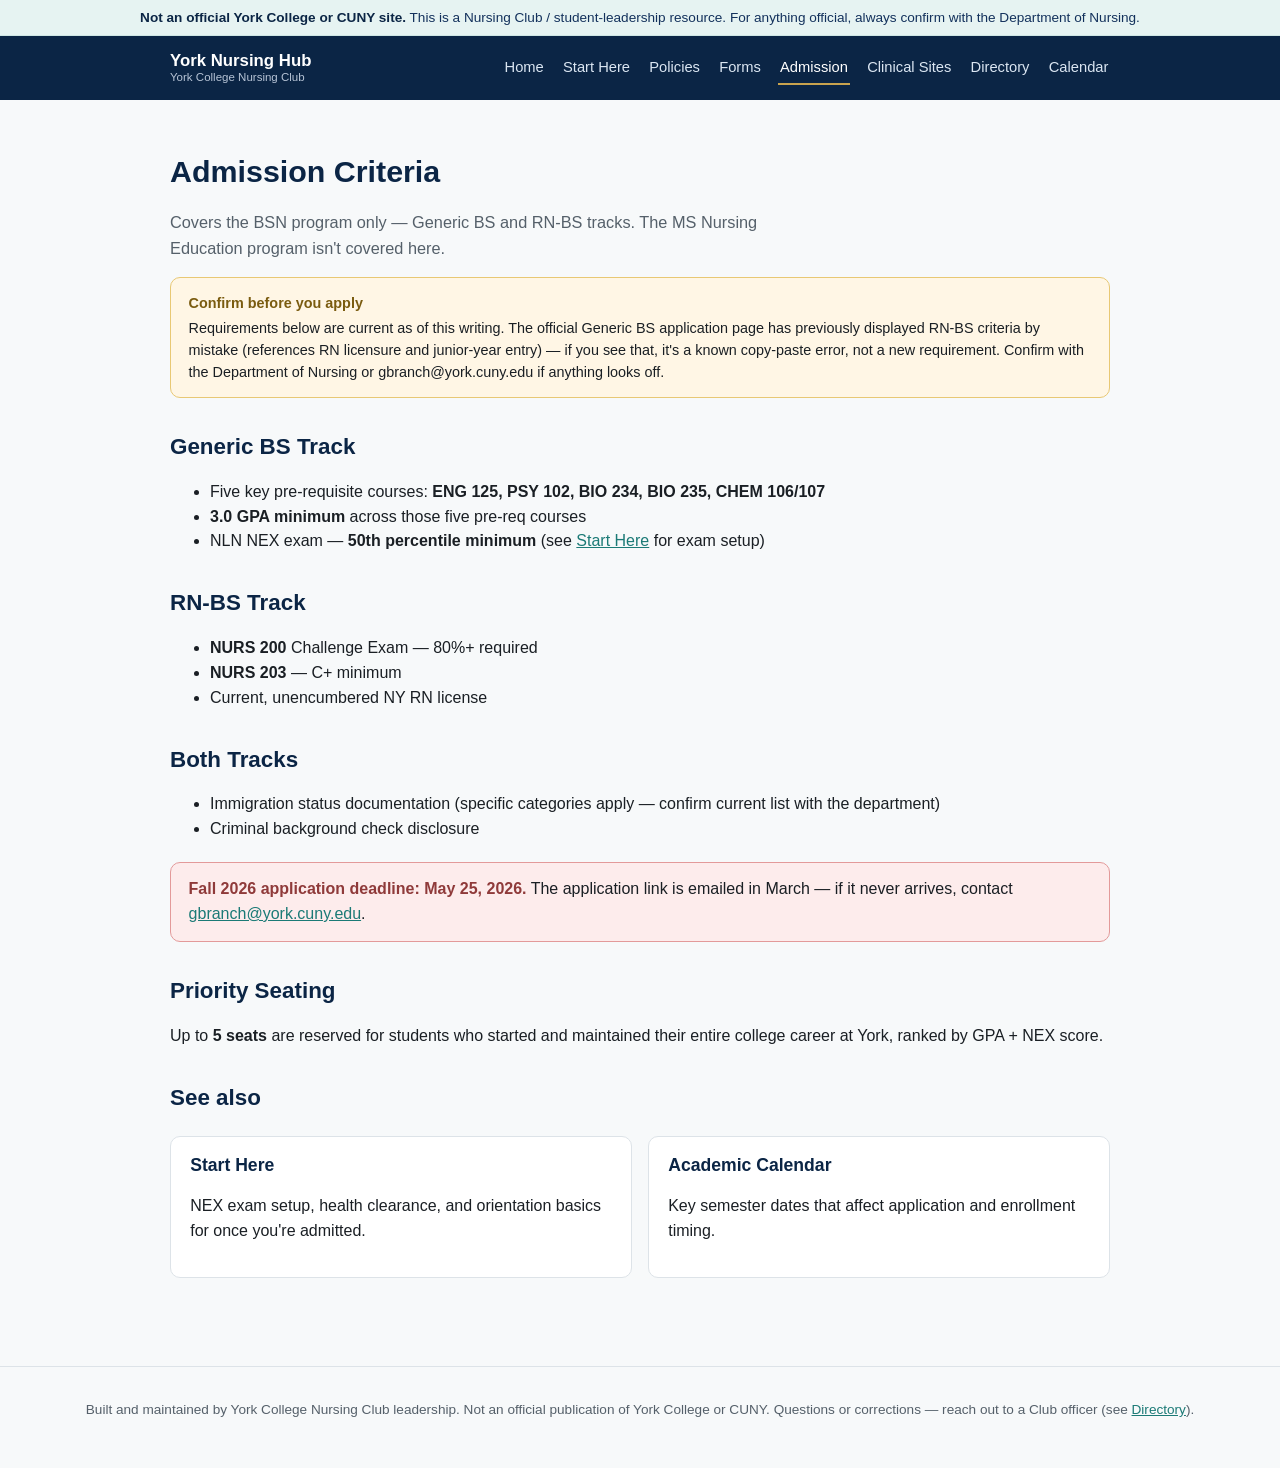
==== admission.html @ aa7a132b "Initial site scaffold: homepage, Start Here, Policy Hub shell, Forms Library, Admission, Clinical Si" ====
<!DOCTYPE html>
<html lang="en">
<head>
<meta charset="UTF-8">
<meta name="viewport" content="width=device-width, initial-scale=1.0">
<title>Admission Criteria — York Nursing Hub</title>
<link rel="stylesheet" href="css/style.css">
</head>
<body>

<div class="site-disclaimer">
  <strong>Not an official York College or CUNY site.</strong> This is a Nursing Club / student-leadership resource. For anything official, always confirm with the Department of Nursing.
</div>

<header class="site-header">
  <div class="site-header-inner">
    <a class="brand" href="index.html">
      York Nursing Hub
      <small>York College Nursing Club</small>
    </a>
    <nav class="main-nav">
      <a href="index.html">Home</a>
      <a href="start-here.html">Start Here</a>
      <a href="policies.html">Policies</a>
      <a href="forms.html">Forms</a>
      <a href="admission.html" class="active">Admission</a>
      <a href="clinical-sites.html">Clinical Sites</a>
      <a href="directory.html">Directory</a>
      <a href="calendar.html">Calendar</a>
    </nav>
  </div>
</header>

<main>
  <h1>Admission Criteria</h1>
  <p class="page-intro">
    Covers the BSN program only — Generic BS and RN-BS tracks. The MS Nursing Education program
    isn't covered here.
  </p>

  <div class="official-note">
    <strong>Confirm before you apply</strong>
    Requirements below are current as of this writing. The official Generic BS application page
    has previously displayed RN-BS criteria by mistake (references RN licensure and junior-year
    entry) — if you see that, it's a known copy-paste error, not a new requirement. Confirm with
    the Department of Nursing or gbranch@york.cuny.edu if anything looks off.
  </div>

  <h2>Generic BS Track</h2>
  <ul>
    <li>Five key pre-requisite courses: <strong>ENG 125, PSY 102, BIO 234, BIO 235, CHEM 106/107</strong></li>
    <li><strong>3.0 GPA minimum</strong> across those five pre-req courses</li>
    <li>NLN NEX exam — <strong>50th percentile minimum</strong> (see <a href="start-here.html">Start Here</a> for exam setup)</li>
  </ul>

  <h2>RN-BS Track</h2>
  <ul>
    <li><strong>NURS 200</strong> Challenge Exam — 80%+ required</li>
    <li><strong>NURS 203</strong> — C+ minimum</li>
    <li>Current, unencumbered NY RN license</li>
  </ul>

  <h2>Both Tracks</h2>
  <ul>
    <li>Immigration status documentation (specific categories apply — confirm current list with the department)</li>
    <li>Criminal background check disclosure</li>
  </ul>

  <div class="callout">
    <strong>Fall 2026 application deadline: May 25, 2026.</strong> The application link is
    emailed in March — if it never arrives, contact
    <a href="mailto:gbranch@york.cuny.edu">gbranch@york.cuny.edu</a>.
  </div>

  <h2>Priority Seating</h2>
  <p>
    Up to <strong>5 seats</strong> are reserved for students who started and maintained their
    entire college career at York, ranked by GPA + NEX score.
  </p>

  <h2>See also</h2>
  <div class="card-grid">
    <div class="card">
      <a class="card-link" href="start-here.html">
        <h3>Start Here</h3>
        <p>NEX exam setup, health clearance, and orientation basics for once you're admitted.</p>
      </a>
    </div>
    <div class="card">
      <a class="card-link" href="calendar.html">
        <h3>Academic Calendar</h3>
        <p>Key semester dates that affect application and enrollment timing.</p>
      </a>
    </div>
  </div>
</main>

<footer>
  Built and maintained by York College Nursing Club leadership. Not an official publication of
  York College or CUNY. Questions or corrections — reach out to a Club officer (see
  <a href="directory.html">Directory</a>).
</footer>

</body>
</html>
---- css/style.css ----
/* York College Nursing Club — shared stylesheet */

:root {
  --navy: #0b2545;
  --blue: #13315c;
  --teal: #1b7a76;
  --teal-light: #e6f3f2;
  --gold: #c9a34e;
  --ink: #1a1f24;
  --muted: #55606a;
  --line: #dde3e8;
  --bg: #f7f9fa;
  --card: #ffffff;
  --warn-bg: #fff6e5;
  --warn-line: #e8c874;
  --danger-bg: #fdecec;
  --danger-line: #e39a9a;
  --radius: 10px;
  --max-width: 980px;
}

* { box-sizing: border-box; }

body {
  margin: 0;
  font-family: "Segoe UI", -apple-system, BlinkMacSystemFont, Roboto, Helvetica, Arial, sans-serif;
  color: var(--ink);
  background: var(--bg);
  line-height: 1.55;
}

a { color: var(--teal); }
a:hover { color: var(--navy); }

h1, h2, h3, h4 { color: var(--navy); line-height: 1.25; }
h1 { font-size: 1.9rem; }
h2 { font-size: 1.4rem; margin-top: 2.2rem; }
h3 { font-size: 1.1rem; }

/* ---------- Header / Nav ---------- */

.site-header {
  background: var(--navy);
  color: #fff;
}

.site-header-inner {
  max-width: var(--max-width);
  margin: 0 auto;
  padding: 0.9rem 1.25rem;
  display: flex;
  align-items: center;
  justify-content: space-between;
  gap: 1rem;
  flex-wrap: wrap;
}

.brand {
  color: #fff;
  text-decoration: none;
  font-weight: 700;
  font-size: 1.05rem;
  display: flex;
  flex-direction: column;
  line-height: 1.2;
}

.brand small {
  font-weight: 400;
  color: #b7c4d6;
  font-size: 0.72rem;
}

nav.main-nav {
  display: flex;
  flex-wrap: wrap;
  gap: 0.25rem 1rem;
}

nav.main-nav a {
  color: #dbe6f2;
  text-decoration: none;
  font-size: 0.92rem;
  padding: 0.3rem 0.1rem;
  border-bottom: 2px solid transparent;
}

nav.main-nav a:hover,
nav.main-nav a.active {
  color: #fff;
  border-bottom-color: var(--gold);
}

/* ---------- Layout ---------- */

main {
  max-width: var(--max-width);
  margin: 0 auto;
  padding: 2rem 1.25rem 4rem;
}

.page-intro {
  color: var(--muted);
  font-size: 1.02rem;
  max-width: 68ch;
}

/* ---------- Not-official banner ---------- */

.site-disclaimer {
  background: var(--teal-light);
  border-bottom: 1px solid #cfe6e4;
  color: var(--blue);
  font-size: 0.85rem;
  text-align: center;
  padding: 0.45rem 1rem;
}

.site-disclaimer strong { color: var(--navy); }

/* ---------- Inline disclaimer callout (per-page, near official-feeling content) ---------- */

.official-note {
  background: var(--warn-bg);
  border: 1px solid var(--warn-line);
  border-radius: var(--radius);
  padding: 0.85rem 1.1rem;
  font-size: 0.9rem;
  margin: 1rem 0 1.5rem;
}

.official-note strong { display: block; margin-bottom: 0.15rem; color: #7a5b0f; }

.callout {
  background: var(--danger-bg);
  border: 1px solid var(--danger-line);
  border-radius: var(--radius);
  padding: 0.9rem 1.1rem;
  margin: 1.25rem 0;
}

.callout strong { color: #8f3a3a; }

/* ---------- Cards / grids ---------- */

.card-grid {
  display: grid;
  grid-template-columns: repeat(auto-fit, minmax(230px, 1fr));
  gap: 1rem;
  margin: 1.5rem 0;
}

.card {
  background: var(--card);
  border: 1px solid var(--line);
  border-radius: var(--radius);
  padding: 1.1rem 1.2rem;
}

.card h3 { margin-top: 0; }

.card a.card-link {
  text-decoration: none;
  color: inherit;
  display: block;
}

.card a.card-link:hover {
  border-color: var(--teal);
}

.tag {
  display: inline-block;
  font-size: 0.72rem;
  font-weight: 600;
  text-transform: uppercase;
  letter-spacing: 0.03em;
  color: var(--teal);
  background: var(--teal-light);
  padding: 0.15rem 0.5rem;
  border-radius: 999px;
  margin-bottom: 0.5rem;
}

/* ---------- Tables ---------- */

table {
  width: 100%;
  border-collapse: collapse;
  margin: 1rem 0 1.75rem;
  font-size: 0.94rem;
  background: var(--card);
}

th, td {
  text-align: left;
  padding: 0.6rem 0.75rem;
  border-bottom: 1px solid var(--line);
  vertical-align: top;
}

thead th {
  background: var(--blue);
  color: #fff;
  font-weight: 600;
}

tbody tr:hover { background: #fbfcfd; }

.status-have { color: #1a7a3a; font-weight: 600; }
.status-need { color: #a15b00; font-weight: 600; }

/* ---------- Accordion (Policy Hub) ---------- */

.accordion-item {
  border: 1px solid var(--line);
  border-radius: var(--radius);
  margin-bottom: 0.6rem;
  background: var(--card);
  overflow: hidden;
}

.accordion-item summary {
  cursor: pointer;
  padding: 0.9rem 1.1rem;
  font-weight: 600;
  color: var(--navy);
  list-style: none;
  display: flex;
  justify-content: space-between;
  align-items: center;
}

.accordion-item summary::-webkit-details-marker { display: none; }

.accordion-item summary::after {
  content: "+";
  font-weight: 400;
  color: var(--muted);
  font-size: 1.2rem;
}

.accordion-item[open] summary::after { content: "\2212"; }

.accordion-item[open] summary {
  border-bottom: 1px solid var(--line);
}

.accordion-body {
  padding: 0.2rem 1.1rem 1.1rem;
  font-size: 0.95rem;
}

.accordion-body ul { padding-left: 1.2rem; }

.pending-note {
  font-size: 0.85rem;
  color: var(--muted);
  font-style: italic;
}

/* ---------- Checklist ---------- */

.checklist { list-style: none; padding-left: 0; }
.checklist li {
  padding: 0.5rem 0 0.5rem 1.7rem;
  position: relative;
  border-bottom: 1px dashed var(--line);
}
.checklist li::before {
  content: "\2713";
  position: absolute;
  left: 0;
  color: var(--teal);
  font-weight: 700;
}

/* ---------- Key/value contact list ---------- */

dl.contact-list { display: grid; grid-template-columns: max-content 1fr; gap: 0.3rem 1rem; }
dl.contact-list dt { font-weight: 600; color: var(--navy); }
dl.contact-list dd { margin: 0; }

/* ---------- Footer ---------- */

footer {
  border-top: 1px solid var(--line);
  color: var(--muted);
  font-size: 0.85rem;
  text-align: center;
  padding: 2rem 1.25rem 3rem;
}

/* ---------- Utility ---------- */

.btn {
  display: inline-block;
  background: var(--teal);
  color: #fff;
  text-decoration: none;
  padding: 0.55rem 1rem;
  border-radius: 6px;
  font-size: 0.9rem;
  font-weight: 600;
}
.btn:hover { background: var(--navy); color: #fff; }

.two-col {
  display: grid;
  grid-template-columns: repeat(auto-fit, minmax(280px, 1fr));
  gap: 2rem;
}

@media (max-width: 600px) {
  h1 { font-size: 1.5rem; }
  .site-header-inner { flex-direction: column; align-items: flex-start; }
}
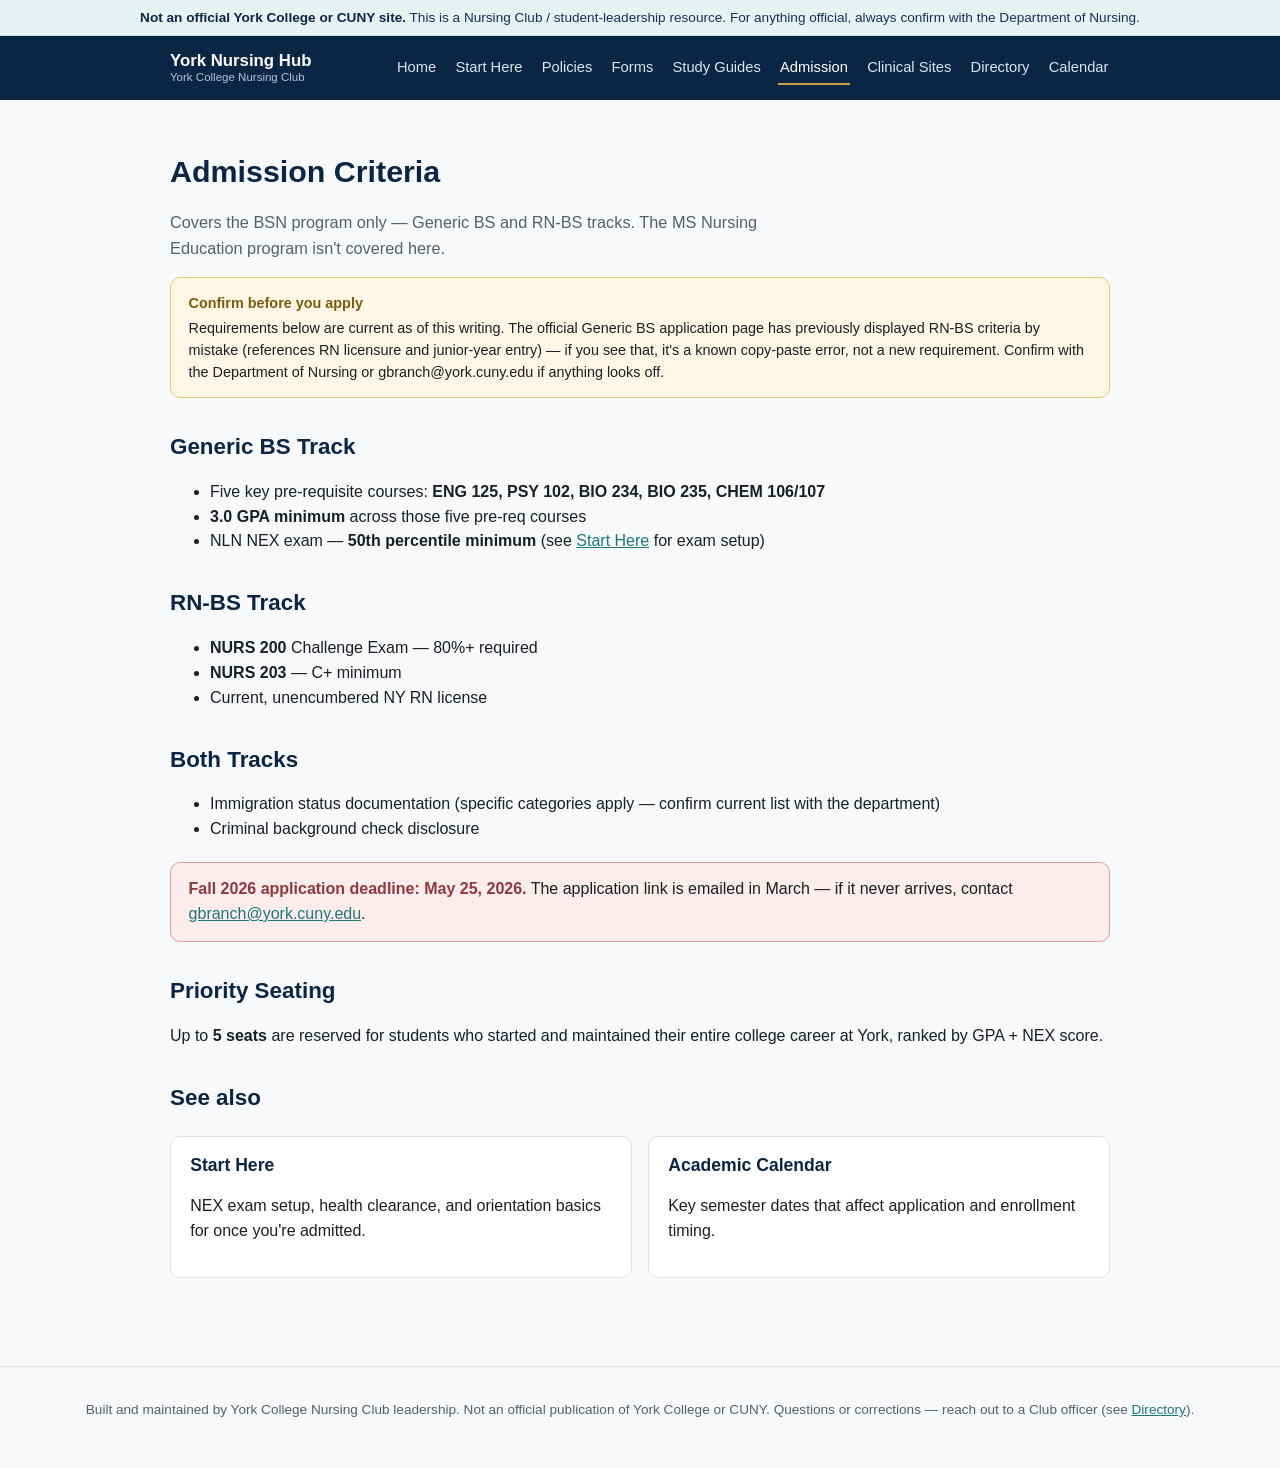
==== commit a960a6f0: "Add Study Guides page organized by clinical semester (1-5) Semester groupings derived from the Gener" ====
--- a/admission.html
+++ b/admission.html
@@ -23,6 +23,7 @@
       <a href="start-here.html">Start Here</a>
       <a href="policies.html">Policies</a>
       <a href="forms.html">Forms</a>
+      <a href="study-guides.html">Study Guides</a>
       <a href="admission.html" class="active">Admission</a>
       <a href="clinical-sites.html">Clinical Sites</a>
       <a href="directory.html">Directory</a>
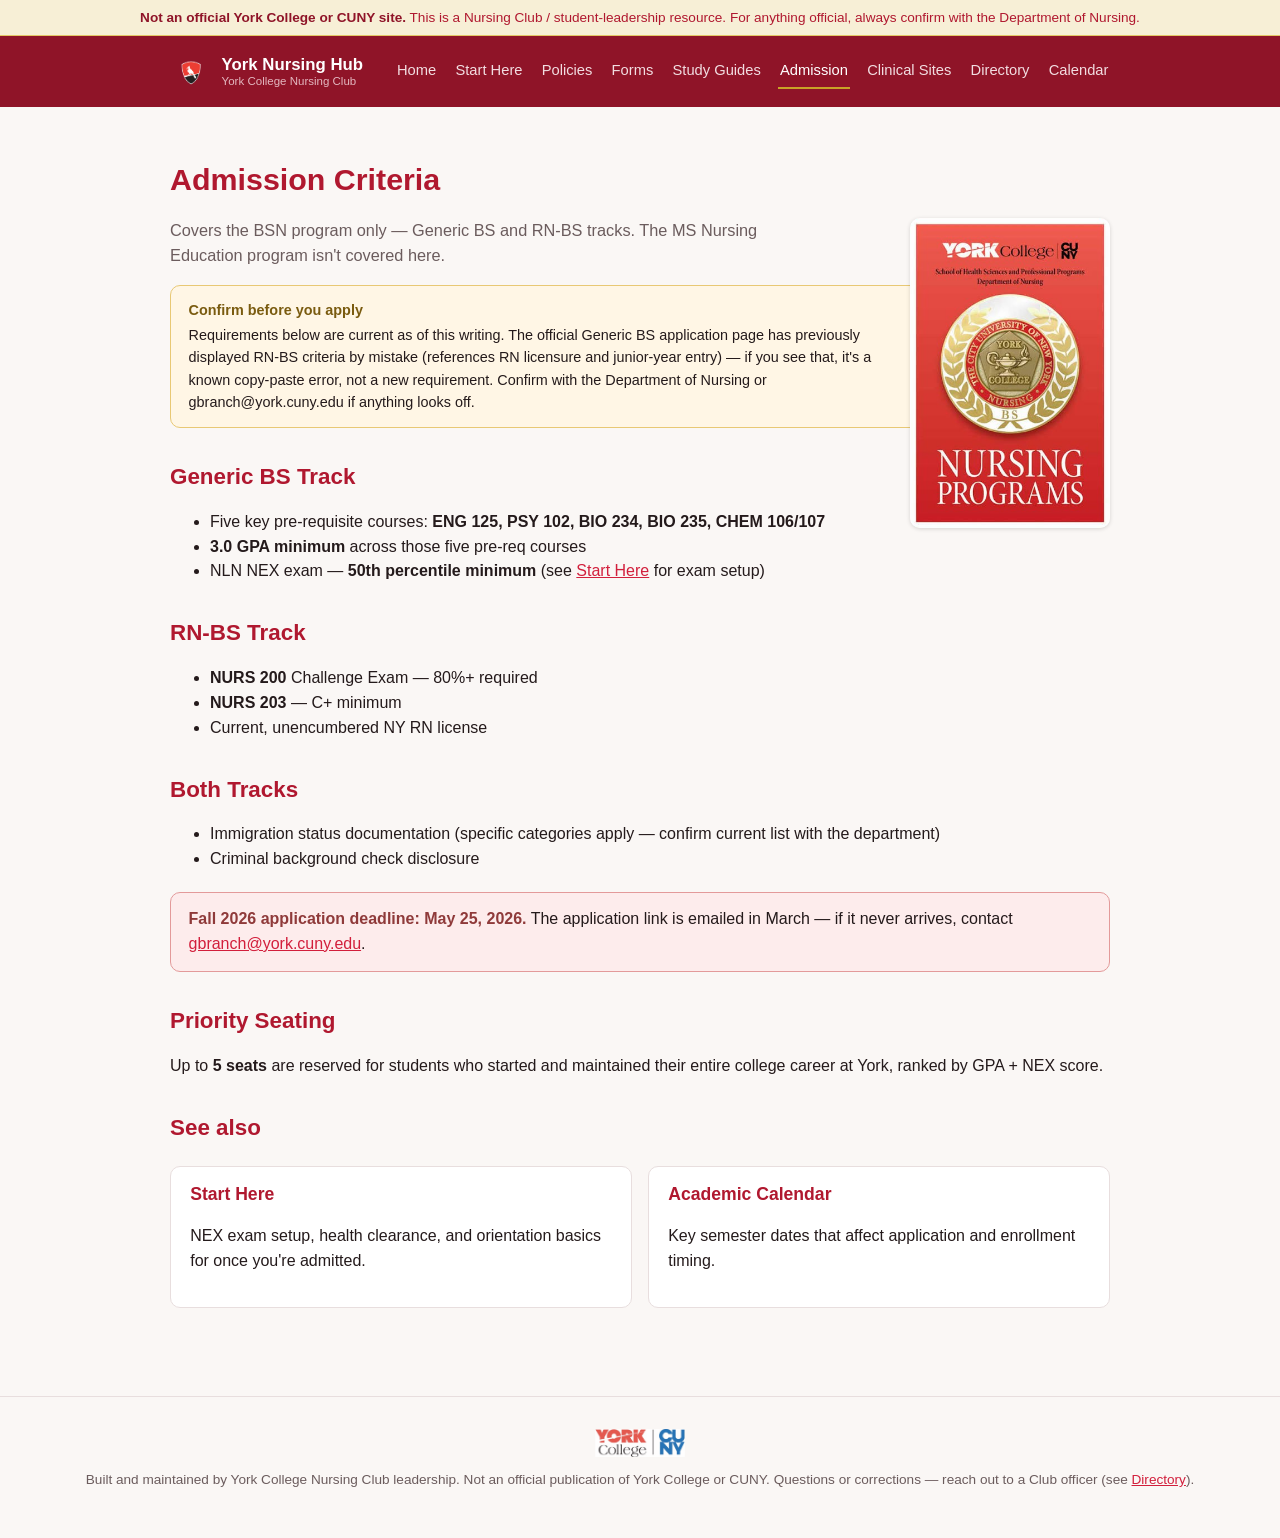
==== commit de83432f: "Add York College branding: logo, favicon, and photos - Cropped the cardinal shield from the official" ====
--- a/admission.html
+++ b/admission.html
@@ -5,6 +5,9 @@
 <meta name="viewport" content="width=device-width, initial-scale=1.0">
 <title>Admission Criteria — York Nursing Hub</title>
 <link rel="stylesheet" href="css/style.css">
+<link rel="icon" type="image/png" sizes="32x32" href="assets/images/favicon-32.png">
+<link rel="icon" type="image/png" sizes="64x64" href="assets/images/favicon-64.png">
+<link rel="apple-touch-icon" href="assets/images/apple-touch-icon.png">
 </head>
 <body>
 
@@ -15,8 +18,11 @@
 <header class="site-header">
   <div class="site-header-inner">
     <a class="brand" href="index.html">
-      York Nursing Hub
-      <small>York College Nursing Club</small>
+      <img src="assets/images/logo-icon.png" alt="" class="logo-icon">
+      <span class="brand-text">
+        York Nursing Hub
+        <small>York College Nursing Club</small>
+      </span>
     </a>
     <nav class="main-nav">
       <a href="index.html">Home</a>
@@ -34,6 +40,7 @@
 
 <main>
   <h1>Admission Criteria</h1>
+  <img class="feature-figure" src="assets/images/feature-nursing.jpg" alt="York College Department of Nursing programs seal">
   <p class="page-intro">
     Covers the BSN program only — Generic BS and RN-BS tracks. The MS Nursing Education program
     isn't covered here.
@@ -97,6 +104,8 @@
 </main>
 
 <footer>
+  <img class="footer-logo" src="assets/images/branding/yorkk.png" alt="York College, CUNY">
+  <br>
   Built and maintained by York College Nursing Club leadership. Not an official publication of
   York College or CUNY. Questions or corrections — reach out to a Club officer (see
   <a href="directory.html">Directory</a>).
--- a/css/style.css
+++ b/css/style.css
@@ -1,15 +1,17 @@
 /* York College Nursing Club — shared stylesheet */
 
 :root {
-  --navy: #0b2545;
-  --blue: #13315c;
-  --teal: #1b7a76;
-  --teal-light: #e6f3f2;
-  --gold: #c9a34e;
-  --ink: #1a1f24;
-  --muted: #55606a;
-  --line: #dde3e8;
-  --bg: #f7f9fa;
+  --cardinal: #d21f3c;
+  --cardinal-dark: #b0182f;
+  --cardinal-deep: #8f1428;
+  --gold: #c9a227;
+  --gold-dark: #8a6d1f;
+  --gold-soft: #f7efd6;
+  --gold-line: #e3c765;
+  --ink: #241a1b;
+  --muted: #6b5c5d;
+  --line: #e8dede;
+  --bg: #faf7f5;
   --card: #ffffff;
   --warn-bg: #fff6e5;
   --warn-line: #e8c874;
@@ -29,10 +31,10 @@
   line-height: 1.55;
 }
 
-a { color: var(--teal); }
-a:hover { color: var(--navy); }
-
-h1, h2, h3, h4 { color: var(--navy); line-height: 1.25; }
+a { color: var(--cardinal); }
+a:hover { color: var(--gold-dark); }
+
+h1, h2, h3, h4 { color: var(--cardinal-dark); line-height: 1.25; }
 h1 { font-size: 1.9rem; }
 h2 { font-size: 1.4rem; margin-top: 2.2rem; }
 h3 { font-size: 1.1rem; }
@@ -40,7 +42,7 @@
 /* ---------- Header / Nav ---------- */
 
 .site-header {
-  background: var(--navy);
+  background: var(--cardinal-deep);
   color: #fff;
 }
 
@@ -61,13 +63,25 @@
   font-weight: 700;
   font-size: 1.05rem;
   display: flex;
+  align-items: center;
+  gap: 0.6rem;
+  line-height: 1.2;
+}
+
+.brand img.logo-icon {
+  height: 42px;
+  width: auto;
+  display: block;
+}
+
+.brand .brand-text {
+  display: flex;
   flex-direction: column;
-  line-height: 1.2;
 }
 
 .brand small {
   font-weight: 400;
-  color: #b7c4d6;
+  color: #e3b8c0;
   font-size: 0.72rem;
 }
 
@@ -78,7 +92,7 @@
 }
 
 nav.main-nav a {
-  color: #dbe6f2;
+  color: #f2dde1;
   text-decoration: none;
   font-size: 0.92rem;
   padding: 0.3rem 0.1rem;
@@ -108,15 +122,15 @@
 /* ---------- Not-official banner ---------- */
 
 .site-disclaimer {
-  background: var(--teal-light);
-  border-bottom: 1px solid #cfe6e4;
-  color: var(--blue);
+  background: var(--gold-soft);
+  border-bottom: 1px solid var(--gold-line);
+  color: var(--cardinal-dark);
   font-size: 0.85rem;
   text-align: center;
   padding: 0.45rem 1rem;
 }
 
-.site-disclaimer strong { color: var(--navy); }
+.site-disclaimer strong { color: var(--cardinal-deep); }
 
 /* ---------- Inline disclaimer callout (per-page, near official-feeling content) ---------- */
 
@@ -166,7 +180,7 @@
 }
 
 .card a.card-link:hover {
-  border-color: var(--teal);
+  border-color: var(--cardinal);
 }
 
 .tag {
@@ -175,8 +189,8 @@
   font-weight: 600;
   text-transform: uppercase;
   letter-spacing: 0.03em;
-  color: var(--teal);
-  background: var(--teal-light);
+  color: var(--gold-dark);
+  background: var(--gold-soft);
   padding: 0.15rem 0.5rem;
   border-radius: 999px;
   margin-bottom: 0.5rem;
@@ -200,7 +214,7 @@
 }
 
 thead th {
-  background: var(--blue);
+  background: var(--cardinal-dark);
   color: #fff;
   font-weight: 600;
 }
@@ -224,7 +238,7 @@
   cursor: pointer;
   padding: 0.9rem 1.1rem;
   font-weight: 600;
-  color: var(--navy);
+  color: var(--cardinal-dark);
   list-style: none;
   display: flex;
   justify-content: space-between;
@@ -271,14 +285,14 @@
   content: "\2713";
   position: absolute;
   left: 0;
-  color: var(--teal);
+  color: var(--gold-dark);
   font-weight: 700;
 }
 
 /* ---------- Key/value contact list ---------- */
 
 dl.contact-list { display: grid; grid-template-columns: max-content 1fr; gap: 0.3rem 1rem; }
-dl.contact-list dt { font-weight: 600; color: var(--navy); }
+dl.contact-list dt { font-weight: 600; color: var(--cardinal-dark); }
 dl.contact-list dd { margin: 0; }
 
 /* ---------- Footer ---------- */
@@ -295,7 +309,7 @@
 
 .btn {
   display: inline-block;
-  background: var(--teal);
+  background: var(--cardinal);
   color: #fff;
   text-decoration: none;
   padding: 0.55rem 1rem;
@@ -303,7 +317,7 @@
   font-size: 0.9rem;
   font-weight: 600;
 }
-.btn:hover { background: var(--navy); color: #fff; }
+.btn:hover { background: var(--cardinal-dark); color: #fff; }
 
 .two-col {
   display: grid;
@@ -311,6 +325,60 @@
   gap: 2rem;
 }
 
+/* ---------- Photos / branding ---------- */
+
+.hero-banner {
+  width: 100%;
+  max-height: 320px;
+  object-fit: cover;
+  border-radius: var(--radius);
+  margin: 1.25rem 0 1.75rem;
+  display: block;
+}
+
+.hero-caption {
+  margin-top: -1.4rem;
+  margin-bottom: 1.75rem;
+  font-size: 0.8rem;
+  color: var(--muted);
+  text-align: right;
+}
+
+.club-patch-badge {
+  width: 160px;
+  height: 160px;
+  border-radius: 50%;
+  object-fit: cover;
+  display: block;
+  box-shadow: 0 0 0 3px #fff, 0 0 0 5px var(--gold-line);
+  margin: 0 auto 1.5rem;
+}
+
+.feature-figure {
+  float: right;
+  width: 200px;
+  margin: 0 0 1rem 1.5rem;
+  border-radius: var(--radius);
+  box-shadow: 0 1px 4px rgba(0,0,0,0.15);
+}
+
+.footer-logo {
+  height: 28px;
+  width: auto;
+  opacity: 0.85;
+  vertical-align: middle;
+  margin-bottom: 0.75rem;
+}
+
+@media (max-width: 640px) {
+  .feature-figure {
+    float: none;
+    width: 100%;
+    max-width: 260px;
+    margin: 0 auto 1rem;
+  }
+}
+
 @media (max-width: 600px) {
   h1 { font-size: 1.5rem; }
   .site-header-inner { flex-direction: column; align-items: flex-start; }
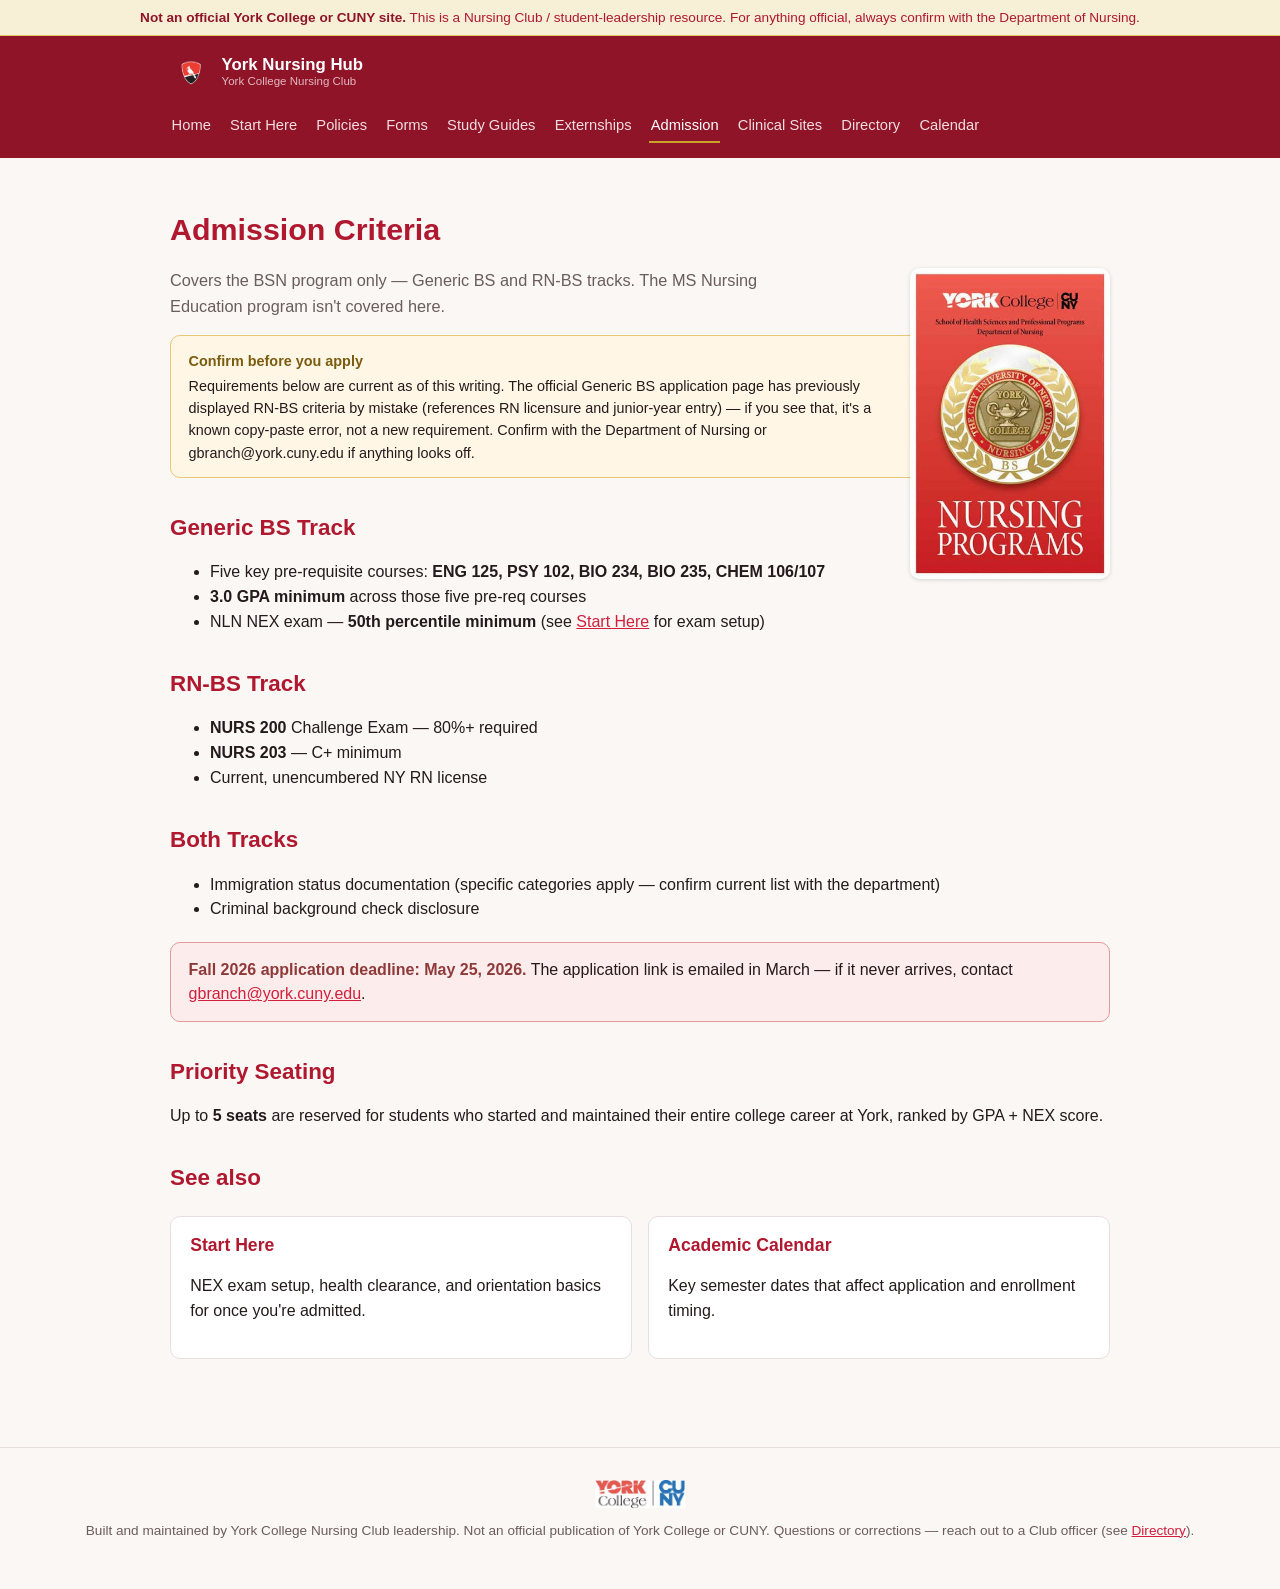
==== commit da41ff11: "Add Externships page linking major NYC-area health systems Covers NYC Health + Hospitals, Northwell," ====
--- a/admission.html
+++ b/admission.html
@@ -30,6 +30,7 @@
       <a href="policies.html">Policies</a>
       <a href="forms.html">Forms</a>
       <a href="study-guides.html">Study Guides</a>
+      <a href="externships.html">Externships</a>
       <a href="admission.html" class="active">Admission</a>
       <a href="clinical-sites.html">Clinical Sites</a>
       <a href="directory.html">Directory</a>
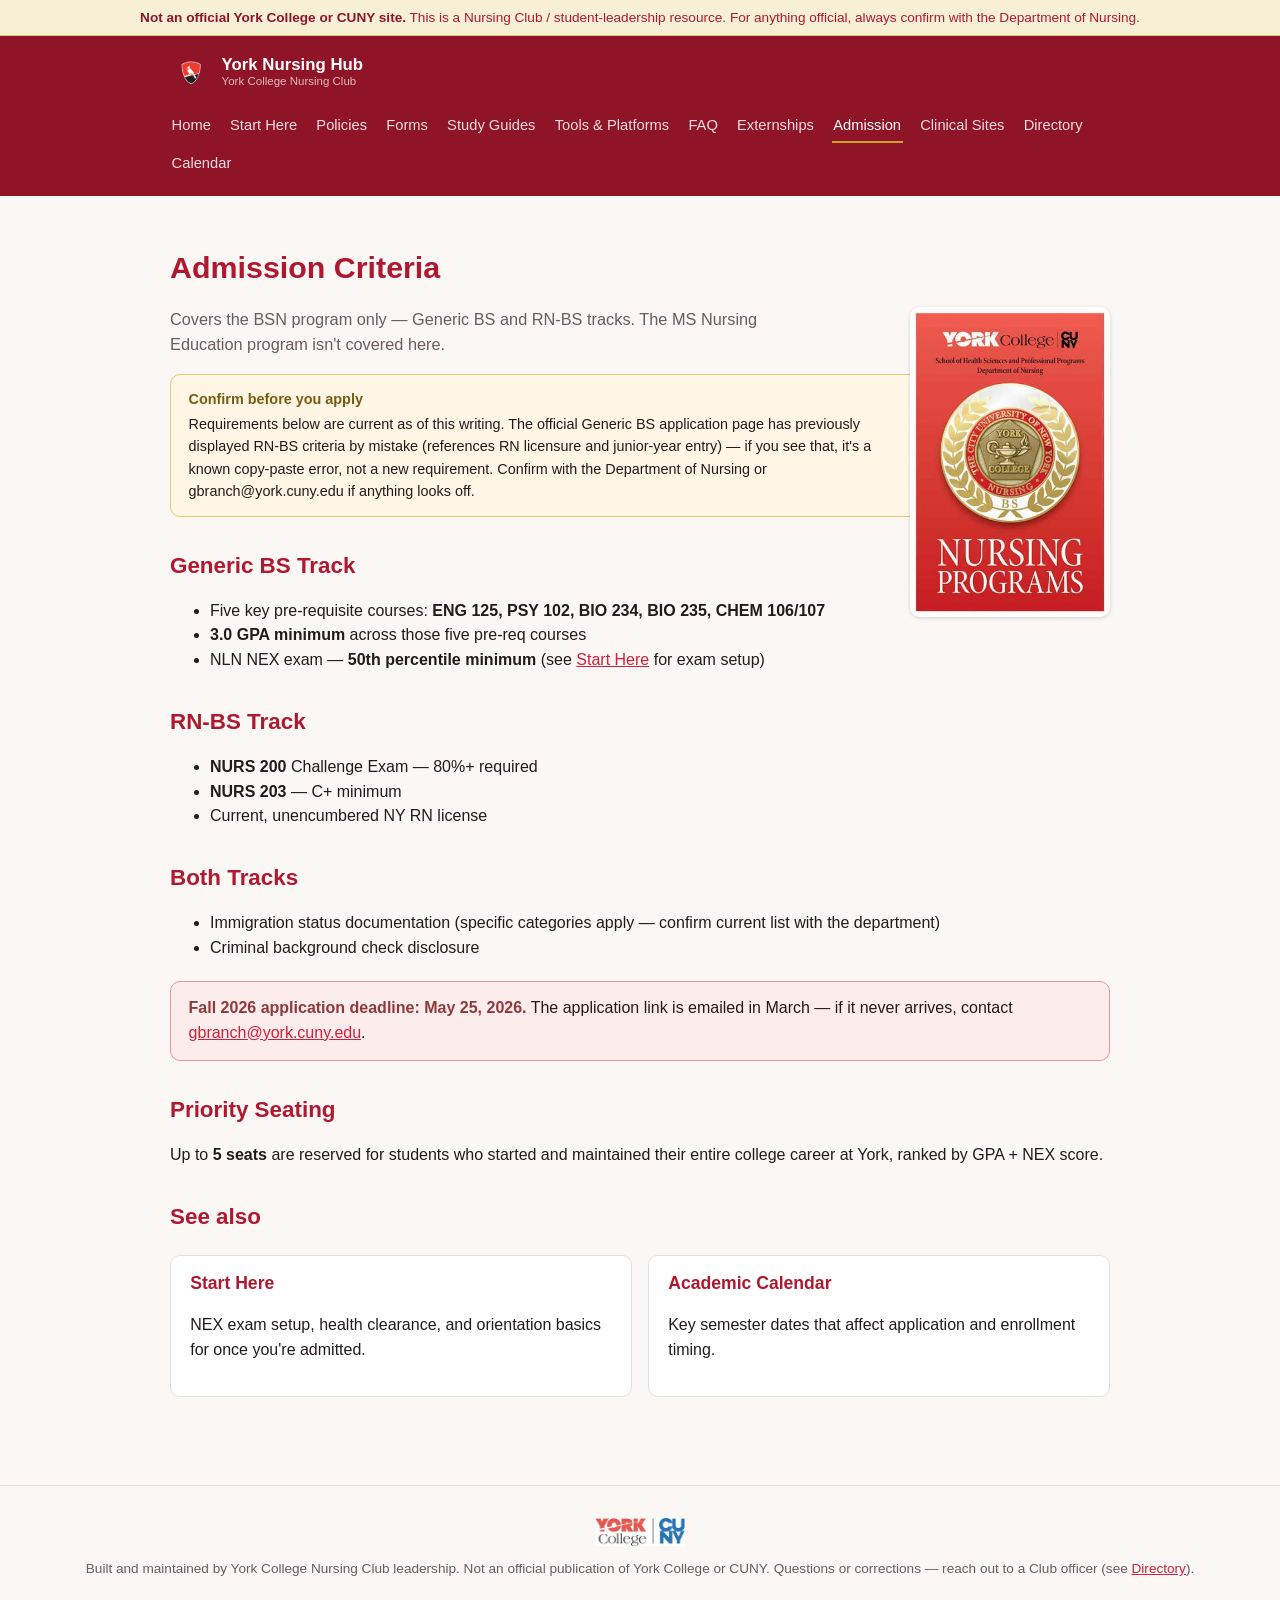
==== commit 0b7f8b90: "Add Tools & Platforms glossary, FAQ, and cohort-chat findings New pages: - tools.html: Prep U, Kapla" ====
--- a/admission.html
+++ b/admission.html
@@ -30,6 +30,8 @@
       <a href="policies.html">Policies</a>
       <a href="forms.html">Forms</a>
       <a href="study-guides.html">Study Guides</a>
+      <a href="tools.html">Tools &amp; Platforms</a>
+      <a href="faq.html">FAQ</a>
       <a href="externships.html">Externships</a>
       <a href="admission.html" class="active">Admission</a>
       <a href="clinical-sites.html">Clinical Sites</a>
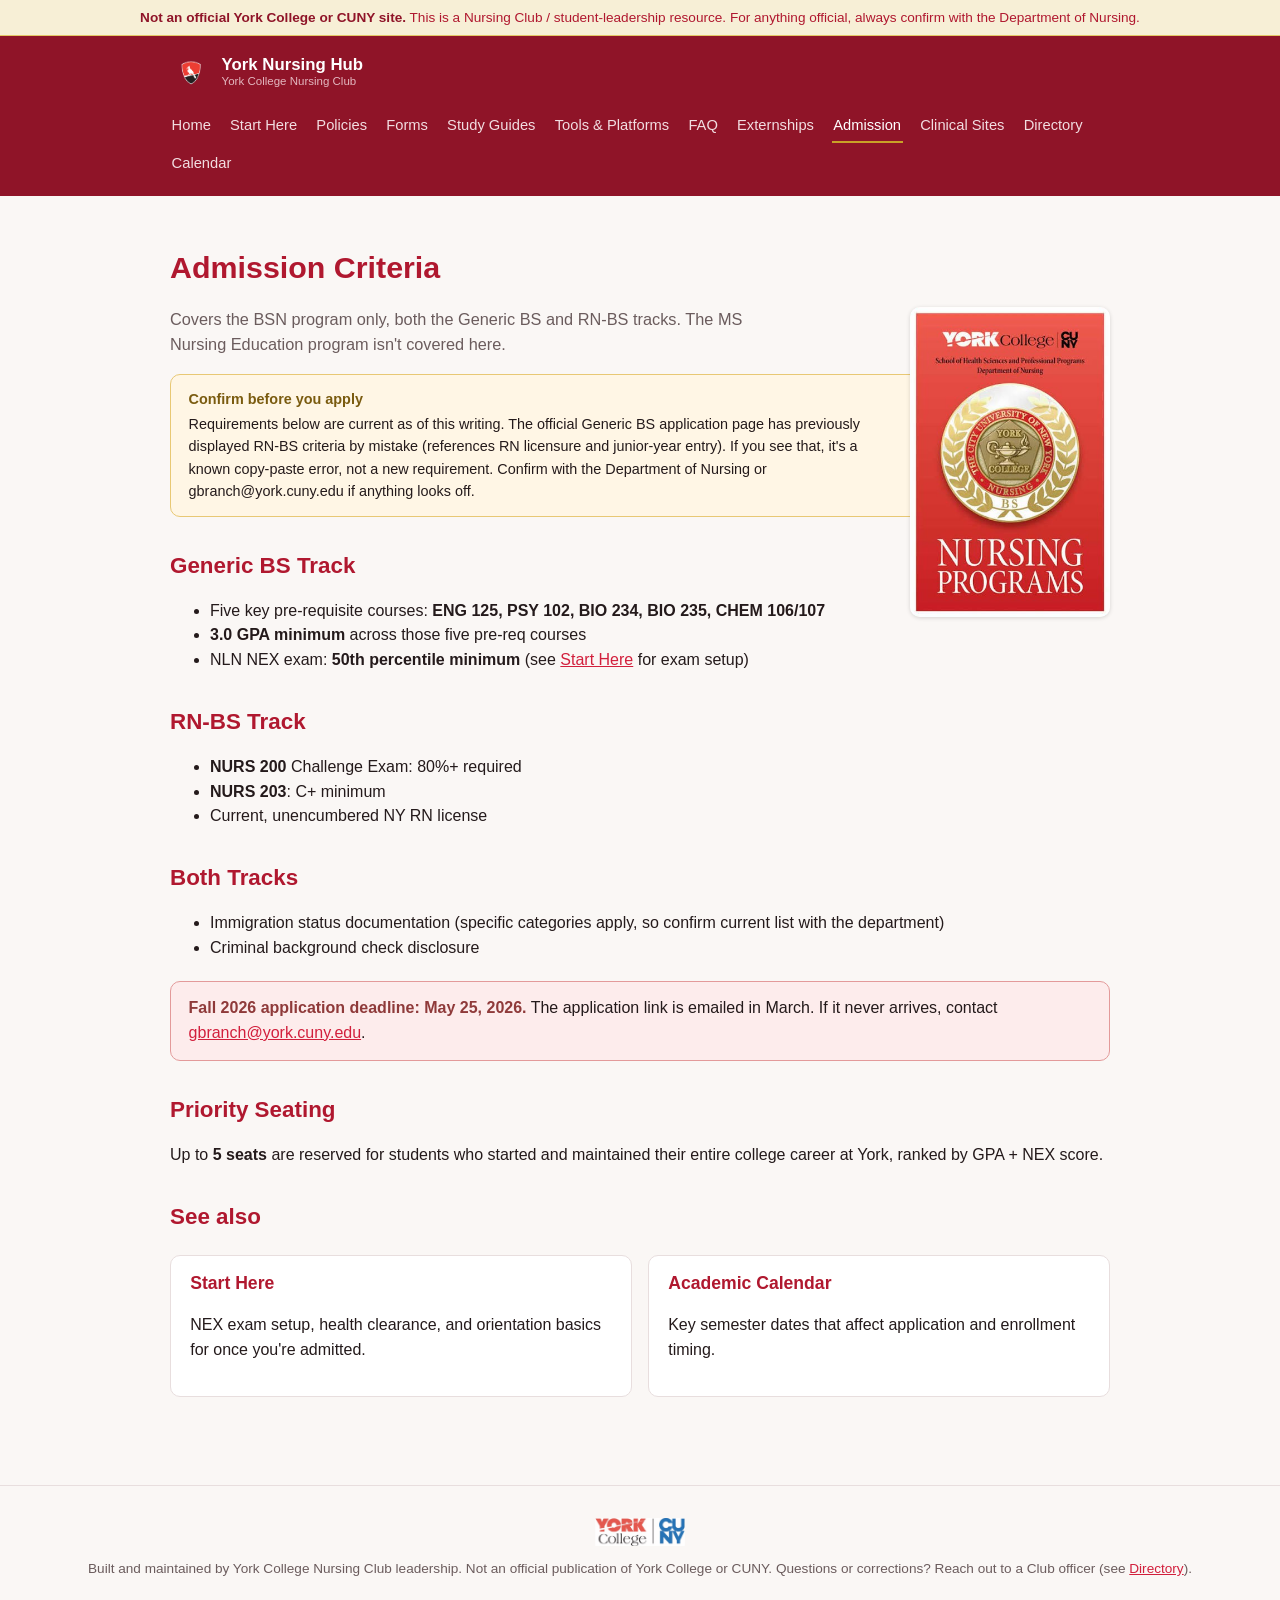
==== commit 709fe243: "Rewrite copy to sound less AI-generated Cut ~200 em-dashes across every page and rewrote around them" ====
--- a/admission.html
+++ b/admission.html
@@ -45,7 +45,7 @@
   <h1>Admission Criteria</h1>
   <img class="feature-figure" src="assets/images/feature-nursing.jpg" alt="York College Department of Nursing programs seal">
   <p class="page-intro">
-    Covers the BSN program only — Generic BS and RN-BS tracks. The MS Nursing Education program
+    Covers the BSN program only, both the Generic BS and RN-BS tracks. The MS Nursing Education program
     isn't covered here.
   </p>
 
@@ -53,7 +53,7 @@
     <strong>Confirm before you apply</strong>
     Requirements below are current as of this writing. The official Generic BS application page
     has previously displayed RN-BS criteria by mistake (references RN licensure and junior-year
-    entry) — if you see that, it's a known copy-paste error, not a new requirement. Confirm with
+    entry). If you see that, it's a known copy-paste error, not a new requirement. Confirm with
     the Department of Nursing or gbranch@york.cuny.edu if anything looks off.
   </div>
 
@@ -61,25 +61,25 @@
   <ul>
     <li>Five key pre-requisite courses: <strong>ENG 125, PSY 102, BIO 234, BIO 235, CHEM 106/107</strong></li>
     <li><strong>3.0 GPA minimum</strong> across those five pre-req courses</li>
-    <li>NLN NEX exam — <strong>50th percentile minimum</strong> (see <a href="start-here.html">Start Here</a> for exam setup)</li>
+    <li>NLN NEX exam: <strong>50th percentile minimum</strong> (see <a href="start-here.html">Start Here</a> for exam setup)</li>
   </ul>
 
   <h2>RN-BS Track</h2>
   <ul>
-    <li><strong>NURS 200</strong> Challenge Exam — 80%+ required</li>
-    <li><strong>NURS 203</strong> — C+ minimum</li>
+    <li><strong>NURS 200</strong> Challenge Exam: 80%+ required</li>
+    <li><strong>NURS 203</strong>: C+ minimum</li>
     <li>Current, unencumbered NY RN license</li>
   </ul>
 
   <h2>Both Tracks</h2>
   <ul>
-    <li>Immigration status documentation (specific categories apply — confirm current list with the department)</li>
+    <li>Immigration status documentation (specific categories apply, so confirm current list with the department)</li>
     <li>Criminal background check disclosure</li>
   </ul>
 
   <div class="callout">
     <strong>Fall 2026 application deadline: May 25, 2026.</strong> The application link is
-    emailed in March — if it never arrives, contact
+    emailed in March. If it never arrives, contact
     <a href="mailto:gbranch@york.cuny.edu">gbranch@york.cuny.edu</a>.
   </div>
 
@@ -110,7 +110,7 @@
   <img class="footer-logo" src="assets/images/branding/yorkk.png" alt="York College, CUNY">
   <br>
   Built and maintained by York College Nursing Club leadership. Not an official publication of
-  York College or CUNY. Questions or corrections — reach out to a Club officer (see
+  York College or CUNY. Questions or corrections? Reach out to a Club officer (see
   <a href="directory.html">Directory</a>).
 </footer>
 
